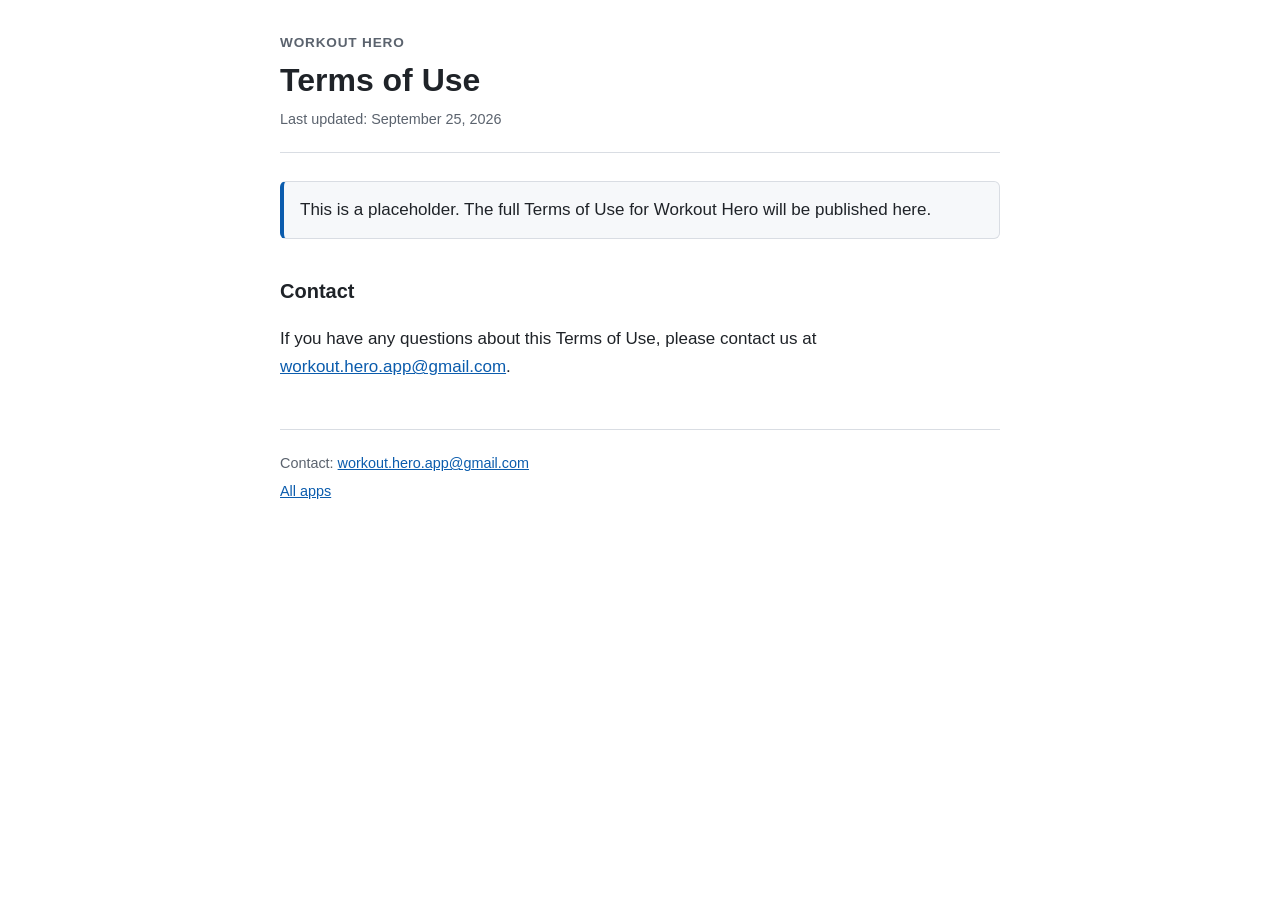
==== workout-hero/terms/index.html @ ff7124d2 "WorkoutHero privacy & terms" ====
<!DOCTYPE html>
<html lang="en">
<head>
  <meta charset="utf-8">
  <meta name="viewport" content="width=device-width, initial-scale=1">
  <title>Terms of Use – Workout Hero</title>
  <link rel="stylesheet" href="../../assets/style.css">
</head>
<body>
  <main class="container">
    <header>
      <p class="app-name">Workout Hero</p>
      <h1>Terms of Use</h1>
      <p class="updated">Last updated: September 25, 2026</p>
    </header>

    <article>
      <p class="notice">This is a placeholder. The full Terms of Use for Workout Hero will be published here.</p>

      <h2>Contact</h2>
      <p>If you have any questions about this Terms of Use, please contact us at
        <a href="mailto:workout.hero.app@gmail.com">workout.hero.app@gmail.com</a>.</p>
    </article>

    <footer>
      <p>Contact: <a href="mailto:workout.hero.app@gmail.com">workout.hero.app@gmail.com</a></p>
      <p><a href="../../">All apps</a></p>
    </footer>
  </main>
</body>
</html>
---- assets/style.css ----
:root {
  --text: #1f2328;
  --muted: #5b636e;
  --border: #d9dde3;
  --bg: #ffffff;
  --bg-alt: #f6f8fa;
  --accent: #0b5cad;
}
@media (prefers-color-scheme: dark) {
  :root {
    --text: #e6e8eb;
    --muted: #9aa3ad;
    --border: #30363d;
    --bg: #0f1115;
    --bg-alt: #161a20;
    --accent: #6cb0ff;
  }
}
* { box-sizing: border-box; }
html { -webkit-text-size-adjust: 100%; }
body {
  margin: 0;
  background: var(--bg);
  color: var(--text);
  font-family: -apple-system, BlinkMacSystemFont, "Segoe UI", Roboto, Helvetica, Arial, sans-serif;
  font-size: 17px;
  line-height: 1.65;
}
.container { max-width: 760px; margin: 0 auto; padding: 32px 20px 64px; }
header { border-bottom: 1px solid var(--border); padding-bottom: 20px; margin-bottom: 28px; }
.app-name { margin: 0; color: var(--muted); font-size: 0.85rem; font-weight: 600; letter-spacing: 0.06em; text-transform: uppercase; }
h1 { margin: 6px 0 8px; font-size: 2rem; line-height: 1.25; }
h2 { margin: 36px 0 10px; font-size: 1.25rem; }
.updated { margin: 0; color: var(--muted); font-size: 0.9rem; }
a { color: var(--accent); }
.notice { background: var(--bg-alt); border: 1px solid var(--border); border-left: 4px solid var(--accent); border-radius: 6px; padding: 14px 16px; }
.app-list { list-style: none; padding: 0; margin: 0; }
.app-list li { border: 1px solid var(--border); border-radius: 8px; padding: 16px 18px; margin-bottom: 14px; background: var(--bg-alt); }
.app-list h2 { margin: 0 0 6px; font-size: 1.15rem; }
.app-list a { margin-right: 18px; }
footer { border-top: 1px solid var(--border); margin-top: 48px; padding-top: 18px; color: var(--muted); font-size: 0.9rem; }
footer p { margin: 4px 0; }
@media (max-width: 480px) {
  body { font-size: 16px; }
  h1 { font-size: 1.6rem; }
  .container { padding: 24px 16px 48px; }
}
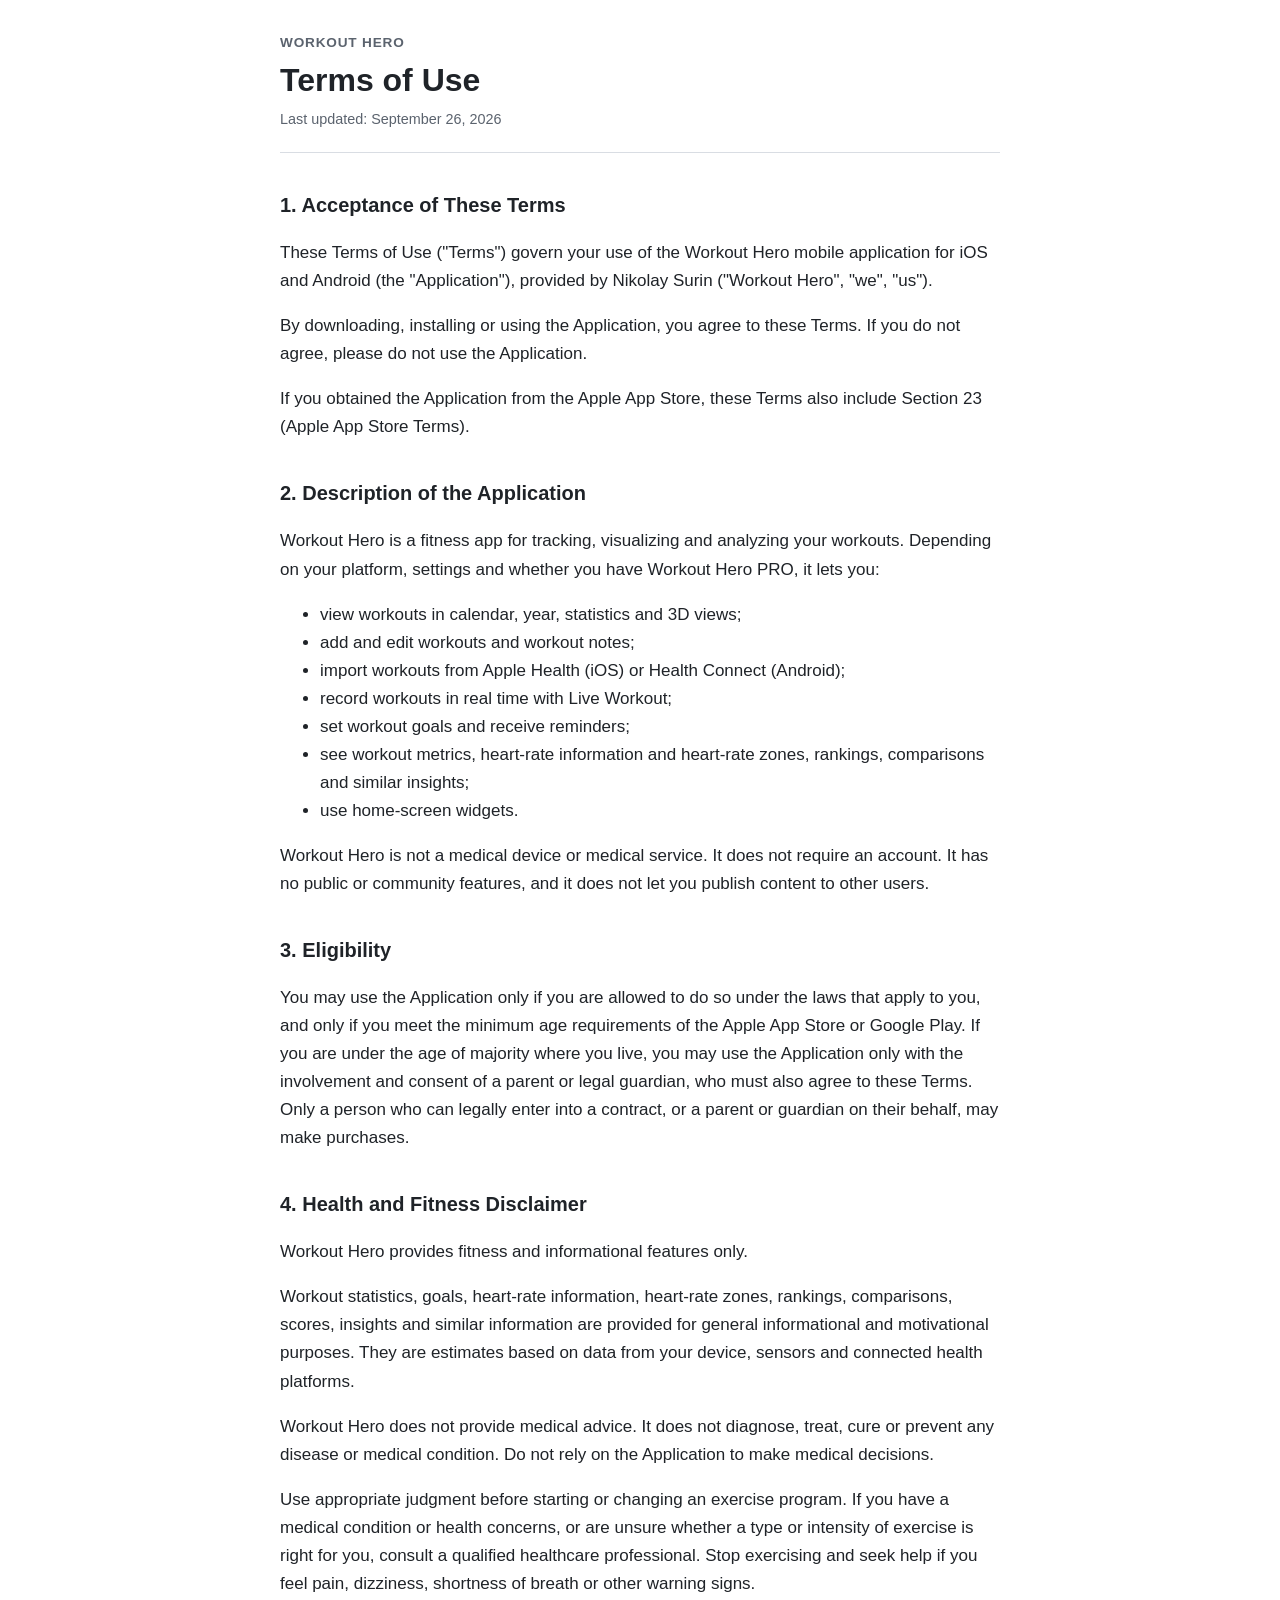
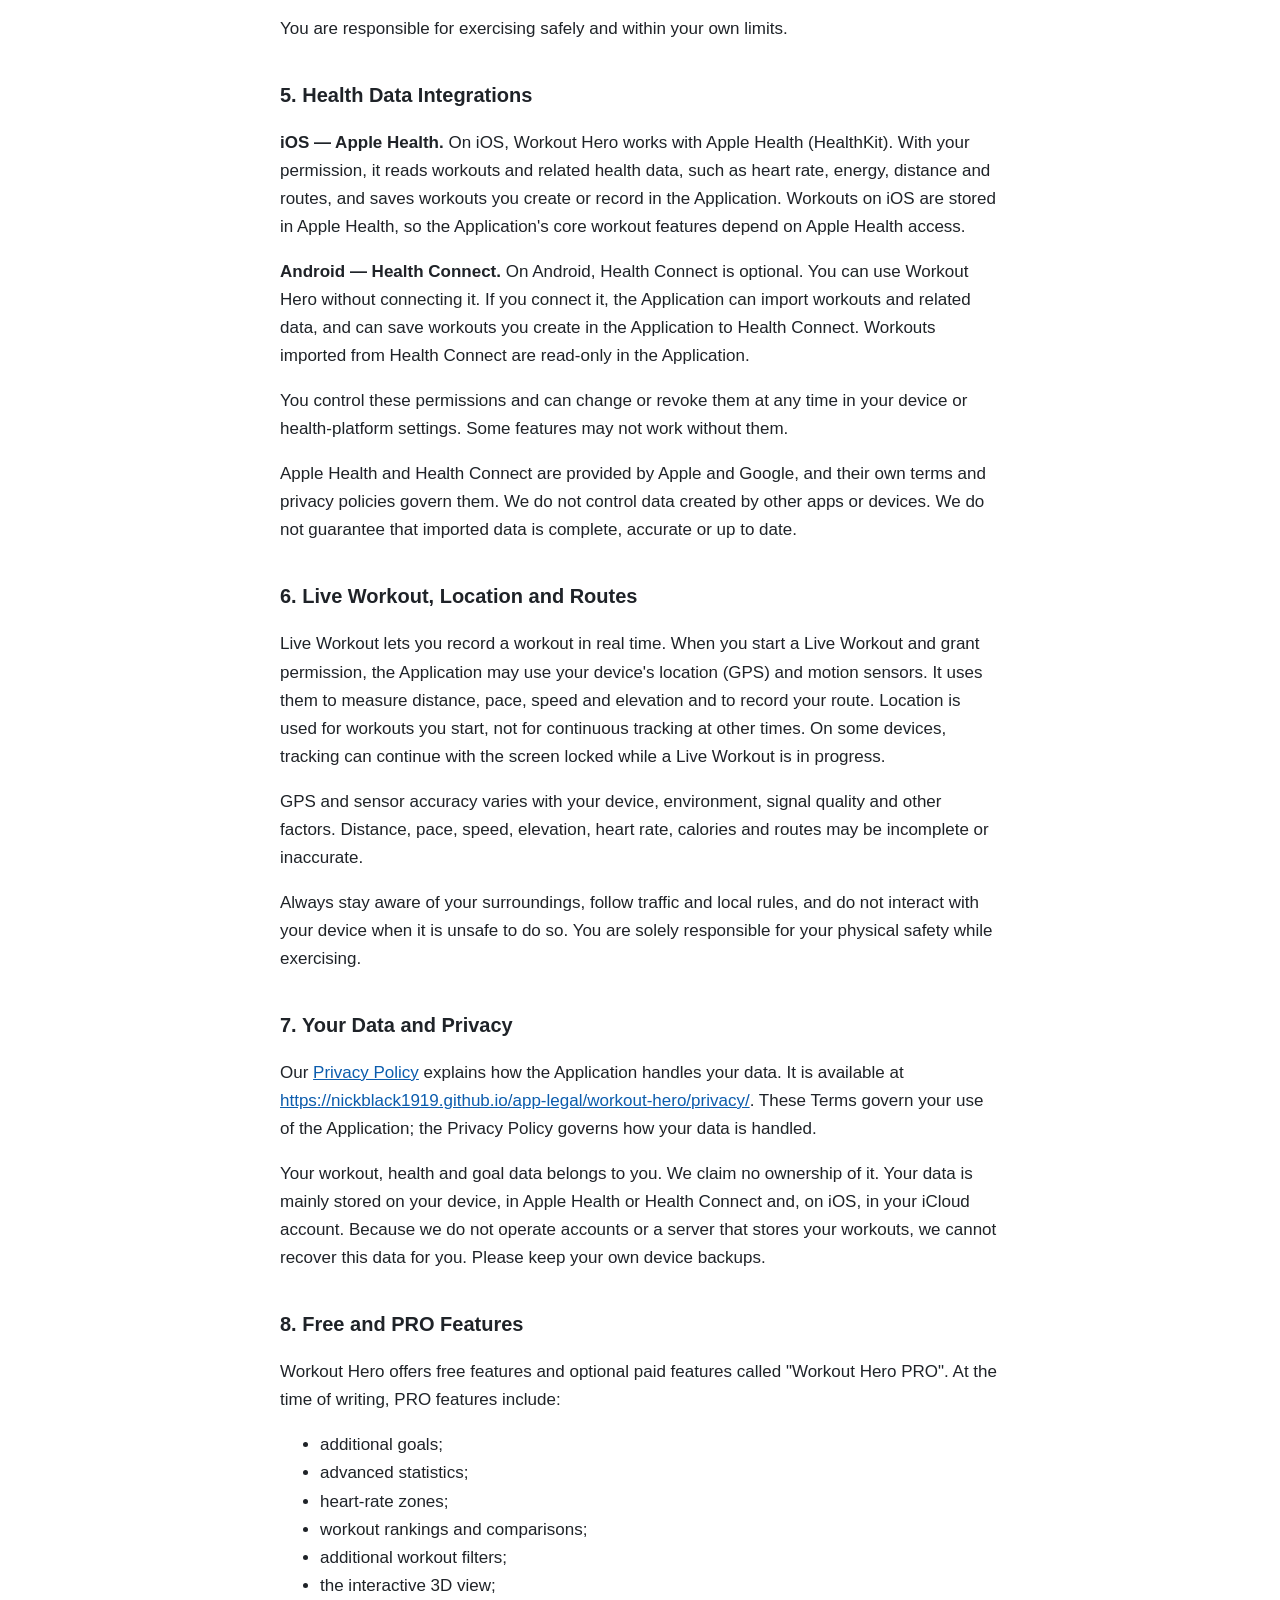
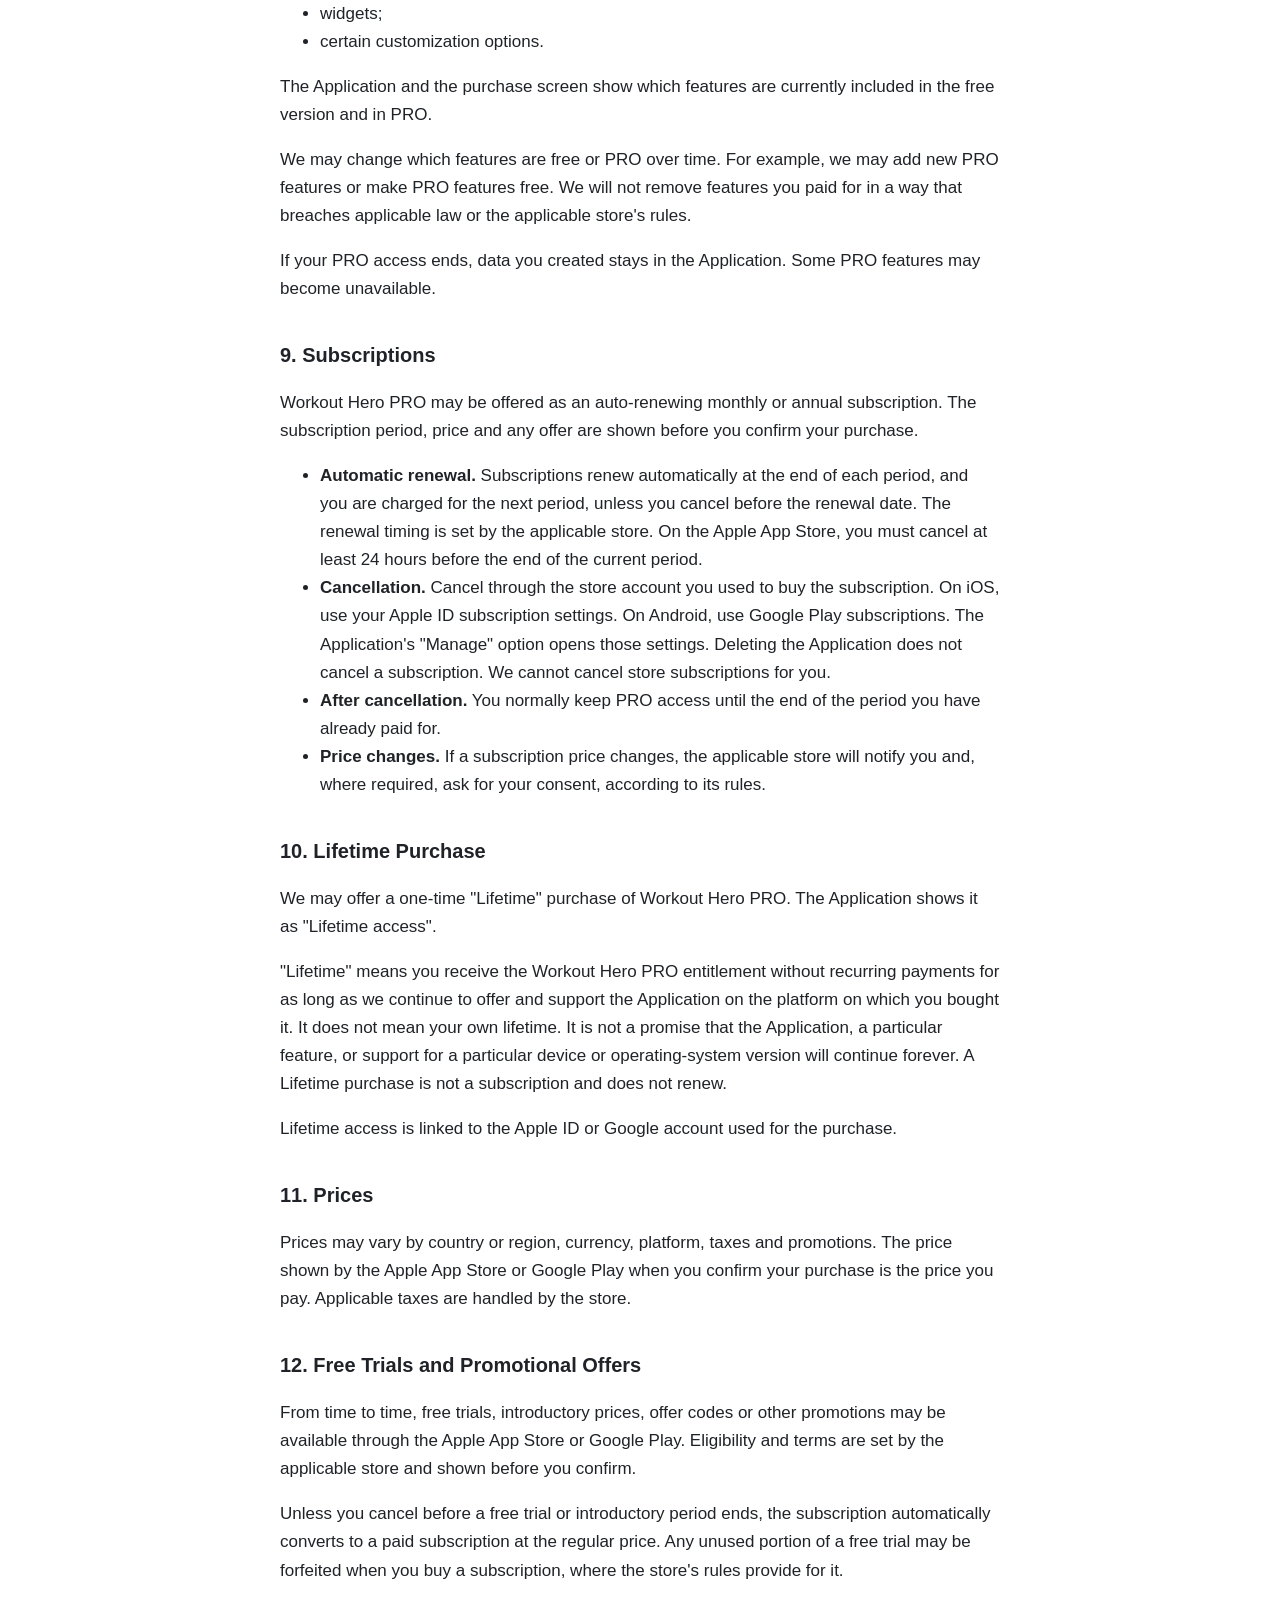
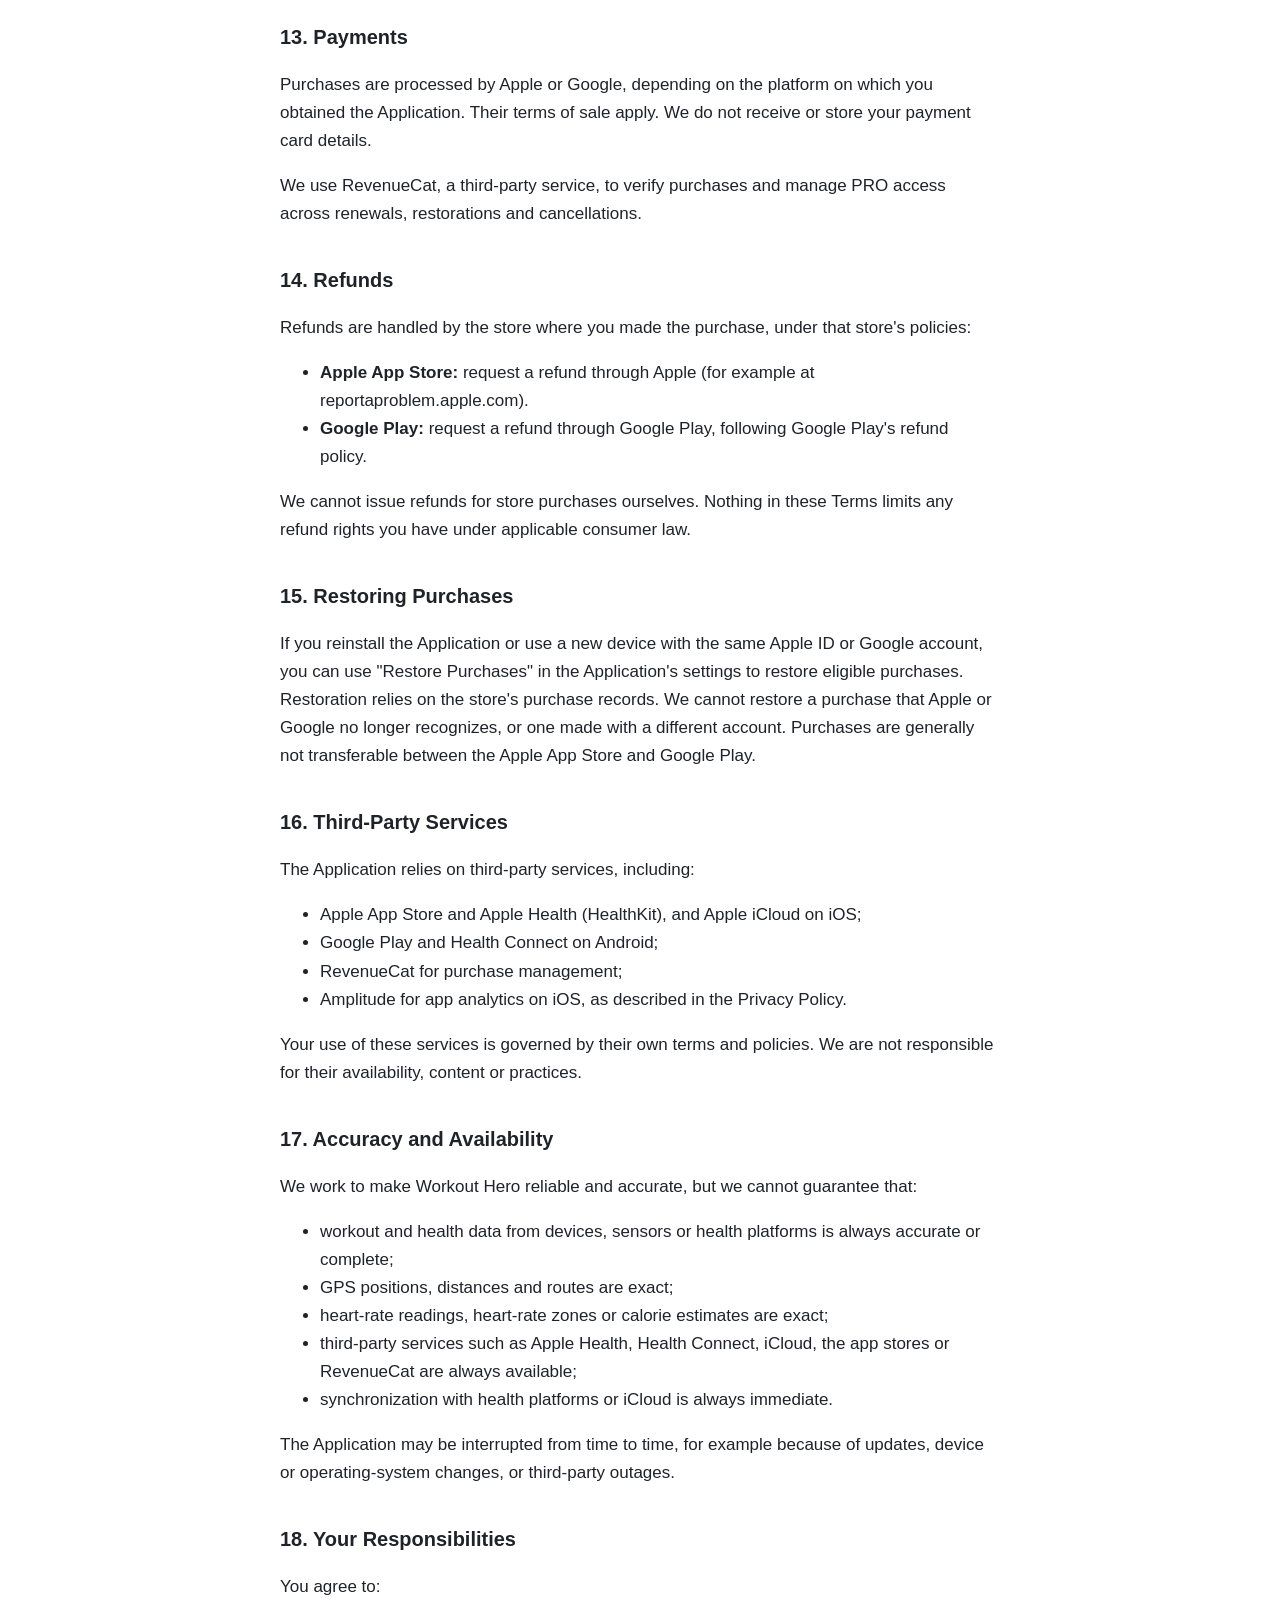
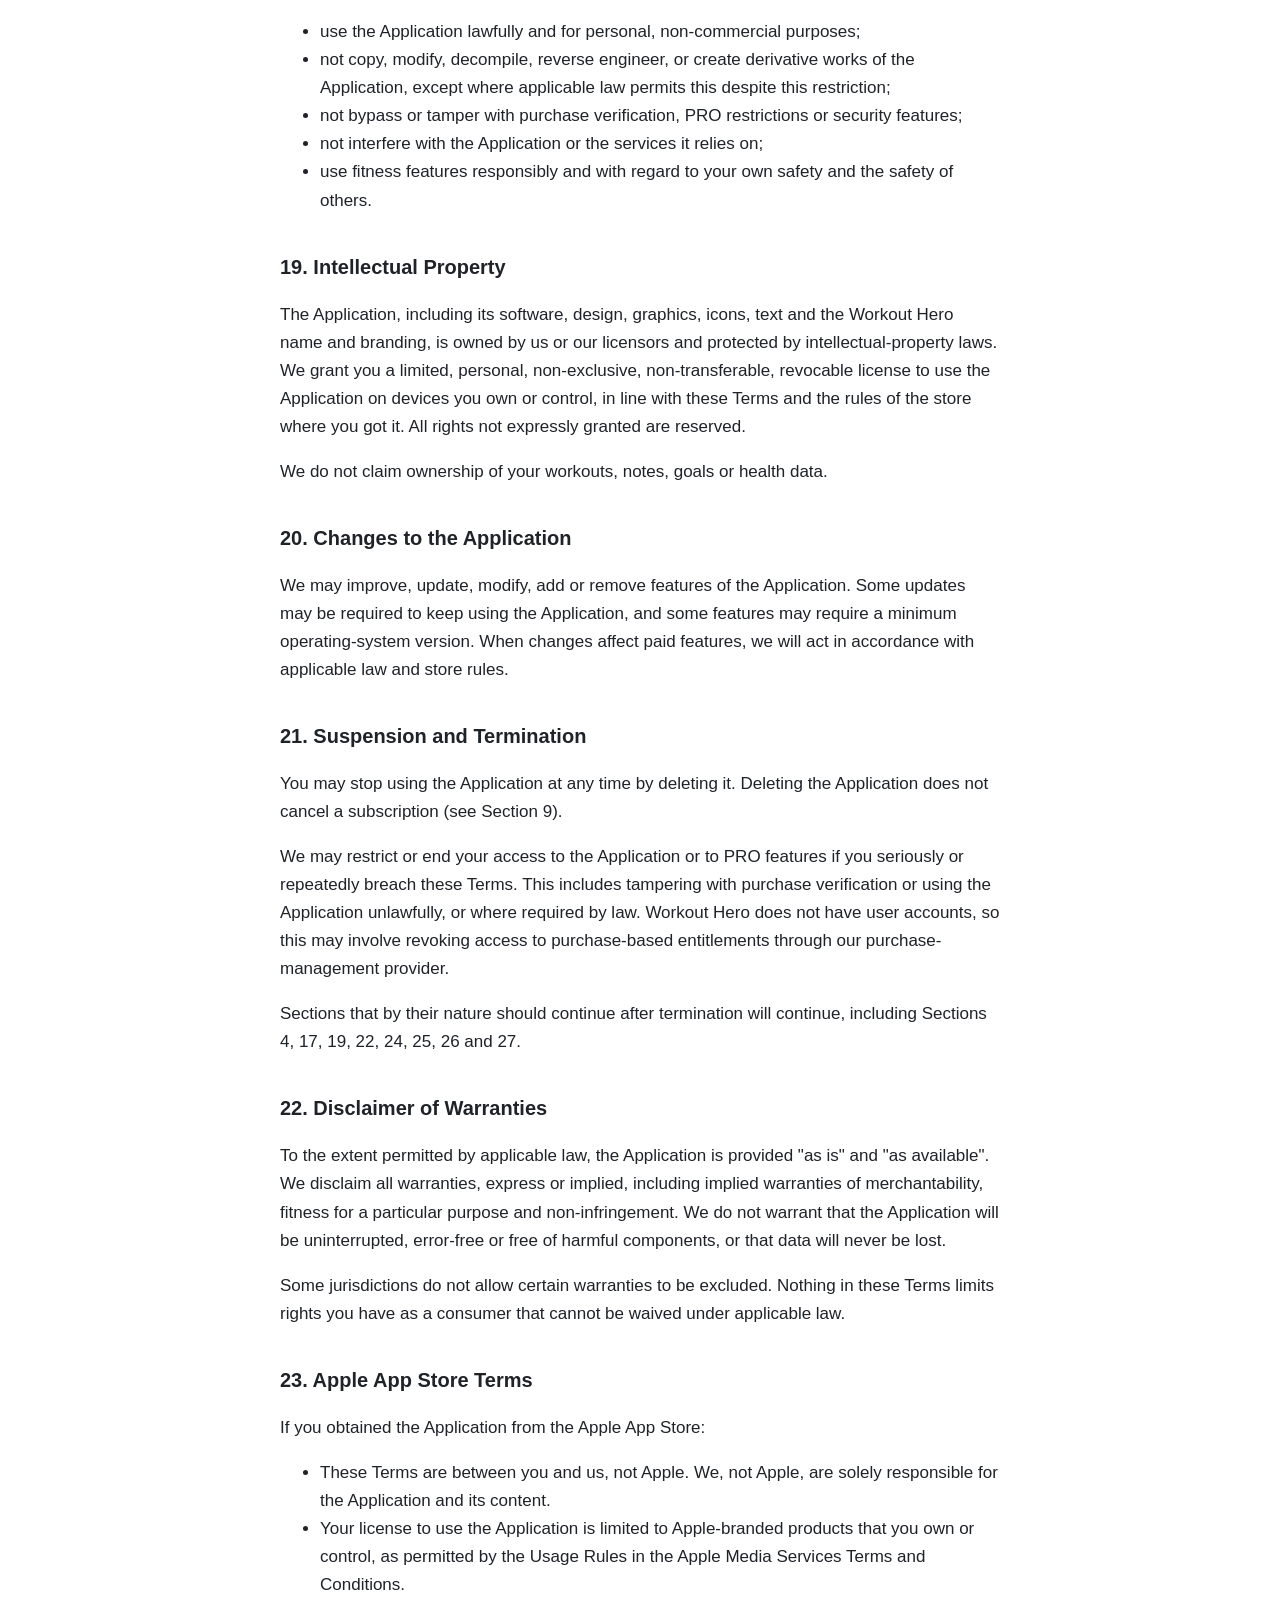
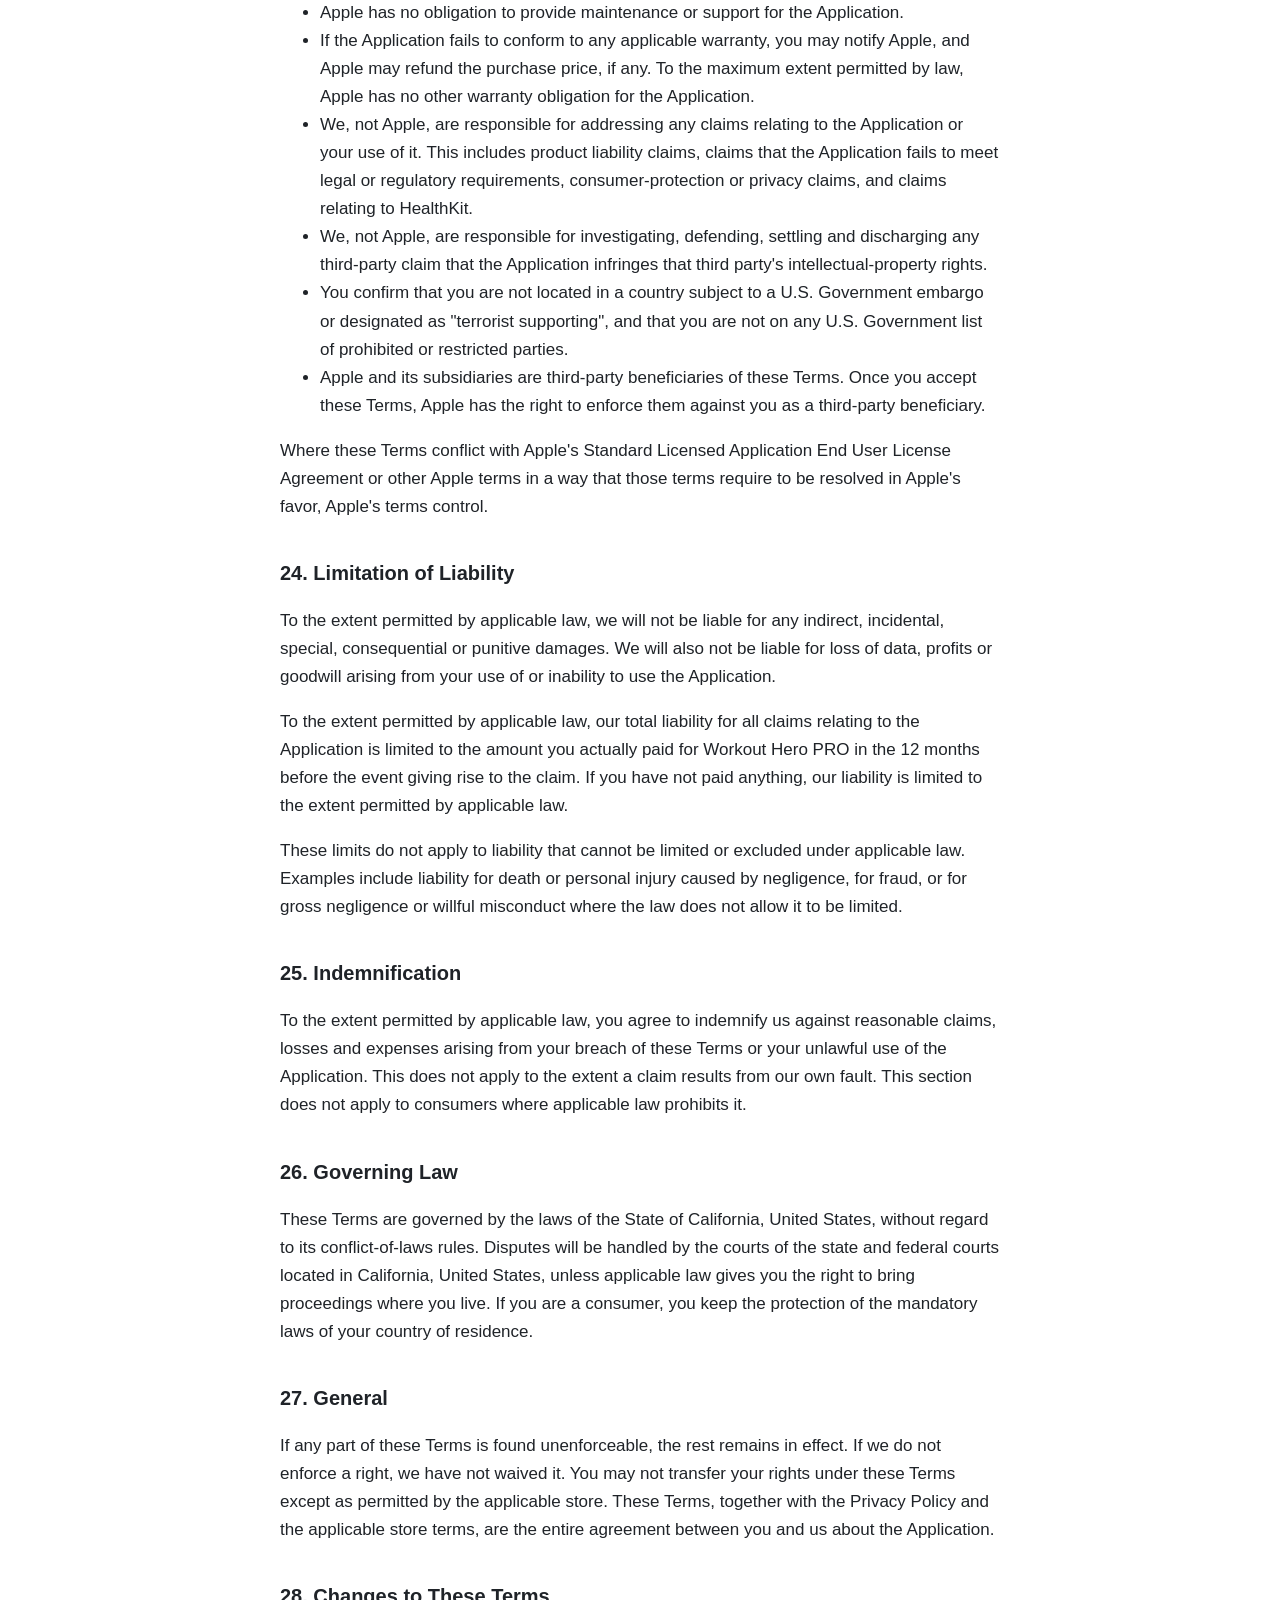
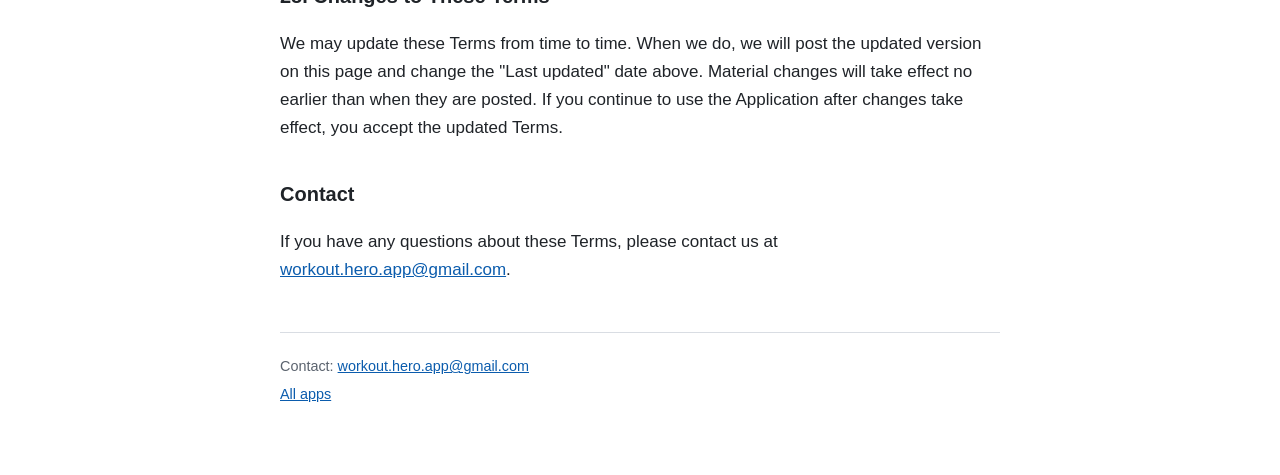
==== commit 79205111: "Workout Hero: production Terms of Use for iOS and Android Co-Authored-By: Claude Opus 5.5 <noreply@a" ====
--- a/workout-hero/terms/index.html
+++ b/workout-hero/terms/index.html
@@ -11,14 +11,185 @@
     <header>
       <p class="app-name">Workout Hero</p>
       <h1>Terms of Use</h1>
-      <p class="updated">Last updated: September 25, 2026</p>
+      <p class="updated">Last updated: September 26, 2026</p>
     </header>
 
     <article>
-      <p class="notice">This is a placeholder. The full Terms of Use for Workout Hero will be published here.</p>
+      <h2>1. Acceptance of These Terms</h2>
+      <p>These Terms of Use ("Terms") govern your use of the Workout Hero mobile application for iOS and Android (the "Application"), provided by Nikolay Surin ("Workout Hero", "we", "us").</p>
+      <p>By downloading, installing or using the Application, you agree to these Terms. If you do not agree, please do not use the Application.</p>
+      <p>If you obtained the Application from the Apple App Store, these Terms also include Section 23 (Apple App Store Terms).</p>
+
+      <h2>2. Description of the Application</h2>
+      <p>Workout Hero is a fitness app for tracking, visualizing and analyzing your workouts. Depending on your platform, settings and whether you have Workout Hero PRO, it lets you:</p>
+      <ul>
+        <li>view workouts in calendar, year, statistics and 3D views;</li>
+        <li>add and edit workouts and workout notes;</li>
+        <li>import workouts from Apple Health (iOS) or Health Connect (Android);</li>
+        <li>record workouts in real time with Live Workout;</li>
+        <li>set workout goals and receive reminders;</li>
+        <li>see workout metrics, heart-rate information and heart-rate zones, rankings, comparisons and similar insights;</li>
+        <li>use home-screen widgets.</li>
+      </ul>
+      <p>Workout Hero is not a medical device or medical service. It does not require an account. It has no public or community features, and it does not let you publish content to other users.</p>
+
+      <h2>3. Eligibility</h2>
+      <p>You may use the Application only if you are allowed to do so under the laws that apply to you, and only if you meet the minimum age requirements of the Apple App Store or Google Play. If you are under the age of majority where you live, you may use the Application only with the involvement and consent of a parent or legal guardian, who must also agree to these Terms. Only a person who can legally enter into a contract, or a parent or guardian on their behalf, may make purchases.</p>
+
+      <h2>4. Health and Fitness Disclaimer</h2>
+      <p>Workout Hero provides fitness and informational features only.</p>
+      <p>Workout statistics, goals, heart-rate information, heart-rate zones, rankings, comparisons, scores, insights and similar information are provided for general informational and motivational purposes. They are estimates based on data from your device, sensors and connected health platforms.</p>
+      <p>Workout Hero does not provide medical advice. It does not diagnose, treat, cure or prevent any disease or medical condition. Do not rely on the Application to make medical decisions.</p>
+      <p>Use appropriate judgment before starting or changing an exercise program. If you have a medical condition or health concerns, or are unsure whether a type or intensity of exercise is right for you, consult a qualified healthcare professional. Stop exercising and seek help if you feel pain, dizziness, shortness of breath or other warning signs.</p>
+      <p>You are responsible for exercising safely and within your own limits.</p>
+
+      <h2>5. Health Data Integrations</h2>
+      <p><strong>iOS — Apple Health.</strong> On iOS, Workout Hero works with Apple Health (HealthKit). With your permission, it reads workouts and related health data, such as heart rate, energy, distance and routes, and saves workouts you create or record in the Application. Workouts on iOS are stored in Apple Health, so the Application's core workout features depend on Apple Health access.</p>
+      <p><strong>Android — Health Connect.</strong> On Android, Health Connect is optional. You can use Workout Hero without connecting it. If you connect it, the Application can import workouts and related data, and can save workouts you create in the Application to Health Connect. Workouts imported from Health Connect are read-only in the Application.</p>
+      <p>You control these permissions and can change or revoke them at any time in your device or health-platform settings. Some features may not work without them.</p>
+      <p>Apple Health and Health Connect are provided by Apple and Google, and their own terms and privacy policies govern them. We do not control data created by other apps or devices. We do not guarantee that imported data is complete, accurate or up to date.</p>
+
+      <h2>6. Live Workout, Location and Routes</h2>
+      <p>Live Workout lets you record a workout in real time. When you start a Live Workout and grant permission, the Application may use your device's location (GPS) and motion sensors. It uses them to measure distance, pace, speed and elevation and to record your route. Location is used for workouts you start, not for continuous tracking at other times. On some devices, tracking can continue with the screen locked while a Live Workout is in progress.</p>
+      <p>GPS and sensor accuracy varies with your device, environment, signal quality and other factors. Distance, pace, speed, elevation, heart rate, calories and routes may be incomplete or inaccurate.</p>
+      <p>Always stay aware of your surroundings, follow traffic and local rules, and do not interact with your device when it is unsafe to do so. You are solely responsible for your physical safety while exercising.</p>
+
+      <h2>7. Your Data and Privacy</h2>
+      <p>Our <a href="https://nickblack1919.github.io/app-legal/workout-hero/privacy/">Privacy Policy</a> explains how the Application handles your data. It is available at <a href="https://nickblack1919.github.io/app-legal/workout-hero/privacy/">https://nickblack1919.github.io/app-legal/workout-hero/privacy/</a>. These Terms govern your use of the Application; the Privacy Policy governs how your data is handled.</p>
+      <p>Your workout, health and goal data belongs to you. We claim no ownership of it. Your data is mainly stored on your device, in Apple Health or Health Connect and, on iOS, in your iCloud account. Because we do not operate accounts or a server that stores your workouts, we cannot recover this data for you. Please keep your own device backups.</p>
+
+      <h2>8. Free and PRO Features</h2>
+      <p>Workout Hero offers free features and optional paid features called "Workout Hero PRO". At the time of writing, PRO features include:</p>
+      <ul>
+        <li>additional goals;</li>
+        <li>advanced statistics;</li>
+        <li>heart-rate zones;</li>
+        <li>workout rankings and comparisons;</li>
+        <li>additional workout filters;</li>
+        <li>the interactive 3D view;</li>
+        <li>widgets;</li>
+        <li>certain customization options.</li>
+      </ul>
+      <p>The Application and the purchase screen show which features are currently included in the free version and in PRO.</p>
+      <p>We may change which features are free or PRO over time. For example, we may add new PRO features or make PRO features free. We will not remove features you paid for in a way that breaches applicable law or the applicable store's rules.</p>
+      <p>If your PRO access ends, data you created stays in the Application. Some PRO features may become unavailable.</p>
+
+      <h2>9. Subscriptions</h2>
+      <p>Workout Hero PRO may be offered as an auto-renewing monthly or annual subscription. The subscription period, price and any offer are shown before you confirm your purchase.</p>
+      <ul>
+        <li><strong>Automatic renewal.</strong> Subscriptions renew automatically at the end of each period, and you are charged for the next period, unless you cancel before the renewal date. The renewal timing is set by the applicable store. On the Apple App Store, you must cancel at least 24 hours before the end of the current period.</li>
+        <li><strong>Cancellation.</strong> Cancel through the store account you used to buy the subscription. On iOS, use your Apple ID subscription settings. On Android, use Google Play subscriptions. The Application's "Manage" option opens those settings. Deleting the Application does not cancel a subscription. We cannot cancel store subscriptions for you.</li>
+        <li><strong>After cancellation.</strong> You normally keep PRO access until the end of the period you have already paid for.</li>
+        <li><strong>Price changes.</strong> If a subscription price changes, the applicable store will notify you and, where required, ask for your consent, according to its rules.</li>
+      </ul>
+
+      <h2>10. Lifetime Purchase</h2>
+      <p>We may offer a one-time "Lifetime" purchase of Workout Hero PRO. The Application shows it as "Lifetime access".</p>
+      <p>"Lifetime" means you receive the Workout Hero PRO entitlement without recurring payments for as long as we continue to offer and support the Application on the platform on which you bought it. It does not mean your own lifetime. It is not a promise that the Application, a particular feature, or support for a particular device or operating-system version will continue forever. A Lifetime purchase is not a subscription and does not renew.</p>
+      <p>Lifetime access is linked to the Apple ID or Google account used for the purchase.</p>
+
+      <h2>11. Prices</h2>
+      <p>Prices may vary by country or region, currency, platform, taxes and promotions. The price shown by the Apple App Store or Google Play when you confirm your purchase is the price you pay. Applicable taxes are handled by the store.</p>
+
+      <h2>12. Free Trials and Promotional Offers</h2>
+      <p>From time to time, free trials, introductory prices, offer codes or other promotions may be available through the Apple App Store or Google Play. Eligibility and terms are set by the applicable store and shown before you confirm.</p>
+      <p>Unless you cancel before a free trial or introductory period ends, the subscription automatically converts to a paid subscription at the regular price. Any unused portion of a free trial may be forfeited when you buy a subscription, where the store's rules provide for it.</p>
+
+      <h2>13. Payments</h2>
+      <p>Purchases are processed by Apple or Google, depending on the platform on which you obtained the Application. Their terms of sale apply. We do not receive or store your payment card details.</p>
+      <p>We use RevenueCat, a third-party service, to verify purchases and manage PRO access across renewals, restorations and cancellations.</p>
+
+      <h2>14. Refunds</h2>
+      <p>Refunds are handled by the store where you made the purchase, under that store's policies:</p>
+      <ul>
+        <li><strong>Apple App Store:</strong> request a refund through Apple (for example at reportaproblem.apple.com).</li>
+        <li><strong>Google Play:</strong> request a refund through Google Play, following Google Play's refund policy.</li>
+      </ul>
+      <p>We cannot issue refunds for store purchases ourselves. Nothing in these Terms limits any refund rights you have under applicable consumer law.</p>
+
+      <h2>15. Restoring Purchases</h2>
+      <p>If you reinstall the Application or use a new device with the same Apple ID or Google account, you can use "Restore Purchases" in the Application's settings to restore eligible purchases. Restoration relies on the store's purchase records. We cannot restore a purchase that Apple or Google no longer recognizes, or one made with a different account. Purchases are generally not transferable between the Apple App Store and Google Play.</p>
+
+      <h2>16. Third-Party Services</h2>
+      <p>The Application relies on third-party services, including:</p>
+      <ul>
+        <li>Apple App Store and Apple Health (HealthKit), and Apple iCloud on iOS;</li>
+        <li>Google Play and Health Connect on Android;</li>
+        <li>RevenueCat for purchase management;</li>
+        <li>Amplitude for app analytics on iOS, as described in the Privacy Policy.</li>
+      </ul>
+      <p>Your use of these services is governed by their own terms and policies. We are not responsible for their availability, content or practices.</p>
+
+      <h2>17. Accuracy and Availability</h2>
+      <p>We work to make Workout Hero reliable and accurate, but we cannot guarantee that:</p>
+      <ul>
+        <li>workout and health data from devices, sensors or health platforms is always accurate or complete;</li>
+        <li>GPS positions, distances and routes are exact;</li>
+        <li>heart-rate readings, heart-rate zones or calorie estimates are exact;</li>
+        <li>third-party services such as Apple Health, Health Connect, iCloud, the app stores or RevenueCat are always available;</li>
+        <li>synchronization with health platforms or iCloud is always immediate.</li>
+      </ul>
+      <p>The Application may be interrupted from time to time, for example because of updates, device or operating-system changes, or third-party outages.</p>
+
+      <h2>18. Your Responsibilities</h2>
+      <p>You agree to:</p>
+      <ul>
+        <li>use the Application lawfully and for personal, non-commercial purposes;</li>
+        <li>not copy, modify, decompile, reverse engineer, or create derivative works of the Application, except where applicable law permits this despite this restriction;</li>
+        <li>not bypass or tamper with purchase verification, PRO restrictions or security features;</li>
+        <li>not interfere with the Application or the services it relies on;</li>
+        <li>use fitness features responsibly and with regard to your own safety and the safety of others.</li>
+      </ul>
+
+      <h2>19. Intellectual Property</h2>
+      <p>The Application, including its software, design, graphics, icons, text and the Workout Hero name and branding, is owned by us or our licensors and protected by intellectual-property laws. We grant you a limited, personal, non-exclusive, non-transferable, revocable license to use the Application on devices you own or control, in line with these Terms and the rules of the store where you got it. All rights not expressly granted are reserved.</p>
+      <p>We do not claim ownership of your workouts, notes, goals or health data.</p>
+
+      <h2>20. Changes to the Application</h2>
+      <p>We may improve, update, modify, add or remove features of the Application. Some updates may be required to keep using the Application, and some features may require a minimum operating-system version. When changes affect paid features, we will act in accordance with applicable law and store rules.</p>
+
+      <h2>21. Suspension and Termination</h2>
+      <p>You may stop using the Application at any time by deleting it. Deleting the Application does not cancel a subscription (see Section 9).</p>
+      <p>We may restrict or end your access to the Application or to PRO features if you seriously or repeatedly breach these Terms. This includes tampering with purchase verification or using the Application unlawfully, or where required by law. Workout Hero does not have user accounts, so this may involve revoking access to purchase-based entitlements through our purchase-management provider.</p>
+      <p>Sections that by their nature should continue after termination will continue, including Sections 4, 17, 19, 22, 24, 25, 26 and 27.</p>
+
+      <h2>22. Disclaimer of Warranties</h2>
+      <p>To the extent permitted by applicable law, the Application is provided "as is" and "as available". We disclaim all warranties, express or implied, including implied warranties of merchantability, fitness for a particular purpose and non-infringement. We do not warrant that the Application will be uninterrupted, error-free or free of harmful components, or that data will never be lost.</p>
+      <p>Some jurisdictions do not allow certain warranties to be excluded. Nothing in these Terms limits rights you have as a consumer that cannot be waived under applicable law.</p>
+
+      <h2>23. Apple App Store Terms</h2>
+      <p>If you obtained the Application from the Apple App Store:</p>
+      <ul>
+        <li>These Terms are between you and us, not Apple. We, not Apple, are solely responsible for the Application and its content.</li>
+        <li>Your license to use the Application is limited to Apple-branded products that you own or control, as permitted by the Usage Rules in the Apple Media Services Terms and Conditions.</li>
+        <li>Apple has no obligation to provide maintenance or support for the Application.</li>
+        <li>If the Application fails to conform to any applicable warranty, you may notify Apple, and Apple may refund the purchase price, if any. To the maximum extent permitted by law, Apple has no other warranty obligation for the Application.</li>
+        <li>We, not Apple, are responsible for addressing any claims relating to the Application or your use of it. This includes product liability claims, claims that the Application fails to meet legal or regulatory requirements, consumer-protection or privacy claims, and claims relating to HealthKit.</li>
+        <li>We, not Apple, are responsible for investigating, defending, settling and discharging any third-party claim that the Application infringes that third party's intellectual-property rights.</li>
+        <li>You confirm that you are not located in a country subject to a U.S. Government embargo or designated as "terrorist supporting", and that you are not on any U.S. Government list of prohibited or restricted parties.</li>
+        <li>Apple and its subsidiaries are third-party beneficiaries of these Terms. Once you accept these Terms, Apple has the right to enforce them against you as a third-party beneficiary.</li>
+      </ul>
+      <p>Where these Terms conflict with Apple's Standard Licensed Application End User License Agreement or other Apple terms in a way that those terms require to be resolved in Apple's favor, Apple's terms control.</p>
+
+      <h2>24. Limitation of Liability</h2>
+      <p>To the extent permitted by applicable law, we will not be liable for any indirect, incidental, special, consequential or punitive damages. We will also not be liable for loss of data, profits or goodwill arising from your use of or inability to use the Application.</p>
+      <p>To the extent permitted by applicable law, our total liability for all claims relating to the Application is limited to the amount you actually paid for Workout Hero PRO in the 12 months before the event giving rise to the claim. If you have not paid anything, our liability is limited to the extent permitted by applicable law.</p>
+      <p>These limits do not apply to liability that cannot be limited or excluded under applicable law. Examples include liability for death or personal injury caused by negligence, for fraud, or for gross negligence or willful misconduct where the law does not allow it to be limited.</p>
+
+      <h2>25. Indemnification</h2>
+      <p>To the extent permitted by applicable law, you agree to indemnify us against reasonable claims, losses and expenses arising from your breach of these Terms or your unlawful use of the Application. This does not apply to the extent a claim results from our own fault. This section does not apply to consumers where applicable law prohibits it.</p>
+
+      <h2>26. Governing Law</h2>
+      <p>These Terms are governed by the laws of the State of California, United States, without regard to its conflict-of-laws rules. Disputes will be handled by the courts of the state and federal courts located in California, United States, unless applicable law gives you the right to bring proceedings where you live. If you are a consumer, you keep the protection of the mandatory laws of your country of residence.</p>
+
+      <h2>27. General</h2>
+      <p>If any part of these Terms is found unenforceable, the rest remains in effect. If we do not enforce a right, we have not waived it. You may not transfer your rights under these Terms except as permitted by the applicable store. These Terms, together with the Privacy Policy and the applicable store terms, are the entire agreement between you and us about the Application.</p>
+
+      <h2>28. Changes to These Terms</h2>
+      <p>We may update these Terms from time to time. When we do, we will post the updated version on this page and change the "Last updated" date above. Material changes will take effect no earlier than when they are posted. If you continue to use the Application after changes take effect, you accept the updated Terms.</p>
 
       <h2>Contact</h2>
-      <p>If you have any questions about this Terms of Use, please contact us at
+      <p>If you have any questions about these Terms, please contact us at
         <a href="mailto:workout.hero.app@gmail.com">workout.hero.app@gmail.com</a>.</p>
     </article>
 
